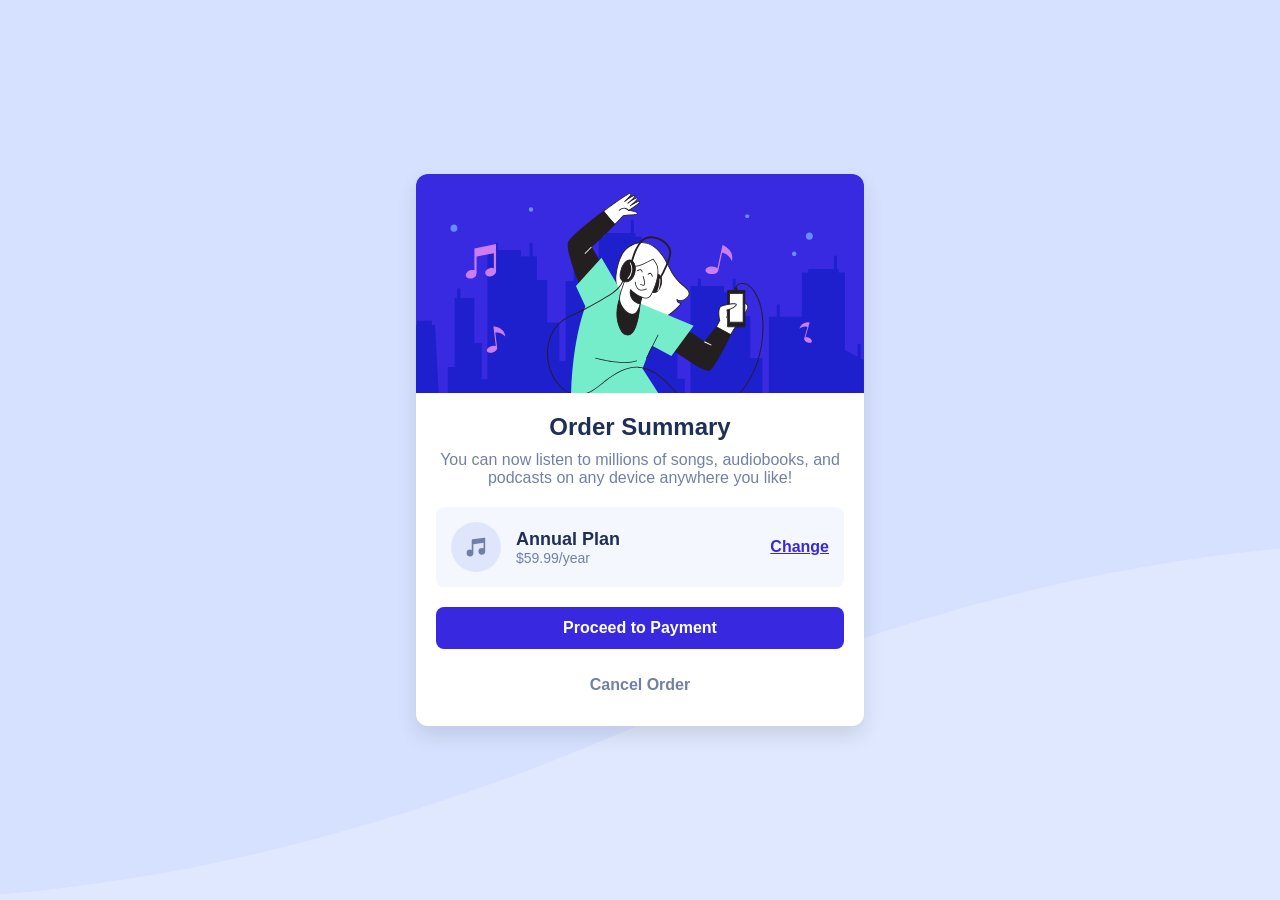
==== index.html @ 77cf1574 "Add front-end style guide and initial CSS styles - Created a comprehensive style guide outlining lay" ====
<!DOCTYPE html>
<html lang="en">
  <head>
    <meta charset="UTF-8" />
    <meta name="viewport" content="width=device-width, initial-scale=1.0" />
    <link rel="stylesheet" href="style.css" />
    <title>Order Summary</title>
  </head>
  <body>
    <main>
      <article class="card">
        <!-- ==================== Media ==================== -->
        <figure class="card__media">
          <img src="images/illustration-hero.svg" alt="illustration-hero" />
        </figure>

        <!-- ==================== Header ==================== -->
        <header class="card__header">
          <h1 class="card__title">Order Summary</h1>
          <p class="card__description">
            You can now listen to millions of songs, audiobooks, and podcasts on
            any device anywhere you like!
          </p>
        </header>

        <!-- ==================== Plan ==================== -->
        <section class="card__plan">
          <img
            src="images/icon-music.svg"
            alt="icon-music"
            class="card__plan-icon"
          />
          <div class="card__plan-details">
            <h2 class="card__plan-title">Annual Plan</h2>
            <p class="card__plan-price">$59.99/year</p>
          </div>
          <a href="#" class="card__plan-change">Change</a>
        </section>

        <!-- ==================== Actions ==================== -->
        <footer class="card__actions">
          <button class="card__btn card__btn--primary">
            Proceed to Payment
          </button>
          <button class="card__btn card__btn--secondary">Cancel Order</button>
        </footer>
      </article>
    </main>
  </body>
</html>
---- style.css ----
* {
  box-sizing: border-box;
  margin: 0;
  padding: 0;
}

/* ==================== Design Tokens ==================== */
:root {
  --pale-blue: hsl(225, 100%, 94%);
  --very-pale-blue: hsl(225, 100%, 98%);
  --dark-blue: hsl(223, 47%, 23%);
  --desat-blue: hsl(224, 23%, 55%);
  --bright-blue: hsl(245, 75%, 52%);
  --bright-blue-hover: hsl(245, 75%, 60%);
}

body {
  font-family: "Open Sans", sans-serif;
  background: var(--pale-blue) url(images/pattern-background-desktop.svg)
    no-repeat top center / cover fixed;
  min-height: 100vh;
  display: flex;
  justify-content: center;
  align-items: center;
}

.card {
  background: #fff;
  border-radius: 0.75rem;
  box-shadow: 0 0.625rem 1.25rem rgba(0, 0, 0, 0.1);
  overflow: hidden;
  max-width: 28rem;
  width: 100%;
}

.card__media img {
  width: 100%;
  display: block;
}

.card__header {
  text-align: center;
  padding: 1.25rem;
}

.card__title {
  font-size: 1.5rem;
  font-weight: 700;
  color: var(--dark-blue);
  margin-bottom: 0.625rem;
}

.card__description {
  font-size: 1rem;
  color: var(--desat-blue);
}

.card__plan {
  display: flex;
  align-items: center;
  justify-content: space-between;
  background: var(--very-pale-blue);
  padding: 0.9375rem;
  margin: 0 1.25rem;
  border-radius: 0.5rem;
  gap: 0.9375rem;
}

.card__plan-icon {
  width: 3.125rem;
  height: 3.125rem;
}

.card__plan-details {
  flex: 1;
}

.card__plan-title {
  font-size: 1.125rem;
  font-weight: 700;
  color: var(--dark-blue);
}

.card__plan-price {
  font-size: 0.875rem;
  color: var(--desat-blue);
}

.card__plan-change {
  color: var(--bright-blue);
  font-weight: 700;
  text-decoration: underline;
  transition: color 0.3s;
}

.card__plan-change:hover {
  color: var(--bright-blue-hover);
}

.card__actions {
  display: flex;
  flex-direction: column;
  padding: 1.25rem;
  gap: 0.9375rem;
}

.card__btn {
  border: none;
  padding: 0.75rem 1.5rem;
  font-size: 1rem;
  font-weight: 700;
  border-radius: 0.5rem;
  cursor: pointer;
  transition: background-color 0.3s, color 0.3s;
}

.card__btn--primary {
  background-color: var(--bright-blue);
  color: #fff;
}

.card__btn--primary:hover {
  background-color: var(--bright-blue-hover);
}

.card__btn--secondary {
  background: transparent;
  color: var(--desat-blue);
}

.card__btn--secondary:hover {
  color: var(--dark-blue);
}
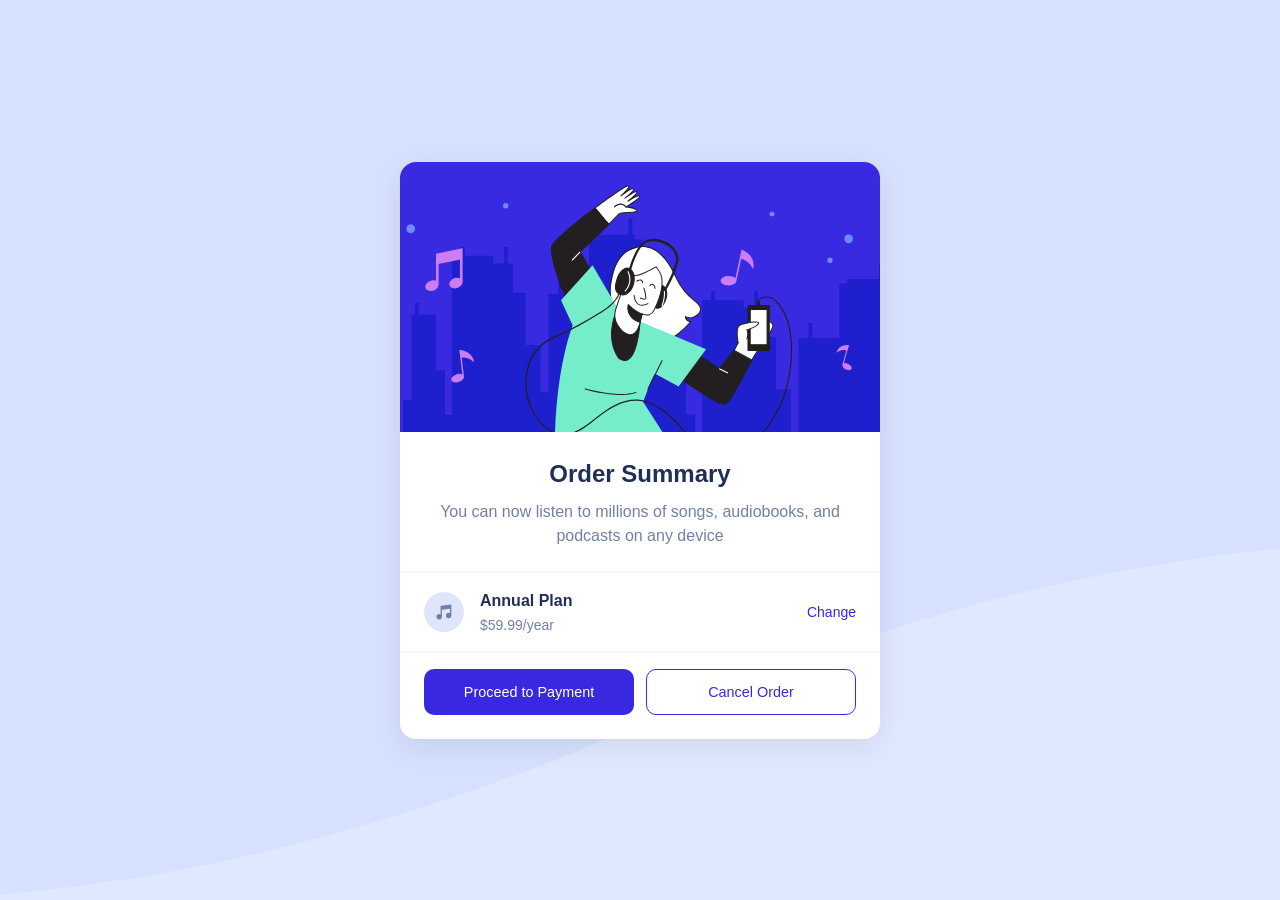
==== commit f6e97774: "Refactor HTML structure and update CSS for improved styling and responsiveness; add detailed CSS ste" ====
--- a/index.html
+++ b/index.html
@@ -4,26 +4,21 @@
     <meta charset="UTF-8" />
     <meta name="viewport" content="width=device-width, initial-scale=1.0" />
     <link rel="stylesheet" href="style.css" />
-    <title>Order Summary</title>
+    <title>Order Summary Card</title>
   </head>
   <body>
     <main>
       <article class="card">
-        <!-- ==================== Media ==================== -->
         <figure class="card__media">
           <img src="images/illustration-hero.svg" alt="illustration-hero" />
         </figure>
-
-        <!-- ==================== Header ==================== -->
         <header class="card__header">
           <h1 class="card__title">Order Summary</h1>
           <p class="card__description">
             You can now listen to millions of songs, audiobooks, and podcasts on
-            any device anywhere you like!
+            any device
           </p>
         </header>
-
-        <!-- ==================== Plan ==================== -->
         <section class="card__plan">
           <img
             src="images/icon-music.svg"
@@ -36,8 +31,6 @@
           </div>
           <a href="#" class="card__plan-change">Change</a>
         </section>
-
-        <!-- ==================== Actions ==================== -->
         <footer class="card__actions">
           <button class="card__btn card__btn--primary">
             Proceed to Payment
--- a/style.css
+++ b/style.css
@@ -1,3 +1,4 @@
+/* ==================== Reset ==================== */
 * {
   box-sizing: border-box;
   margin: 0;
@@ -14,120 +15,134 @@
   --bright-blue-hover: hsl(245, 75%, 60%);
 }
 
+/* ==================== Global (mobile-first) ==================== */
+html,
 body {
-  font-family: "Open Sans", sans-serif;
+  height: 100%;
+}
+body {
+  display: grid;
+  place-items: center;
+  min-height: 100vh;
+  font-family: "Red Hat Display", sans-serif;
+  line-height: 1.5;
   background: var(--pale-blue) url(images/pattern-background-desktop.svg)
-    no-repeat top center / cover fixed;
-  min-height: 100vh;
-  display: flex;
-  justify-content: center;
-  align-items: center;
+    no-repeat top center / cover;
+  color: var(--dark-blue);
+  padding: 24px;
 }
 
+/* ==================== Card ==================== */
 .card {
   background: #fff;
-  border-radius: 0.75rem;
-  box-shadow: 0 0.625rem 1.25rem rgba(0, 0, 0, 0.1);
+  border-radius: 14px;
+  box-shadow: 0 8px 30px rgba(0, 0, 0, 0.08);
   overflow: hidden;
-  max-width: 28rem;
   width: 100%;
+  max-width: 420px;
 }
 
+.card__media {
+  position: relative;
+  padding-top: 56.25%;
+}
 .card__media img {
+  position: absolute;
+  inset: 0;
   width: 100%;
-  display: block;
+  height: 100%;
+  object-fit: cover;
 }
 
 .card__header {
+  padding: 24px;
   text-align: center;
-  padding: 1.25rem;
 }
-
 .card__title {
-  font-size: 1.5rem;
-  font-weight: 700;
-  color: var(--dark-blue);
-  margin-bottom: 0.625rem;
+  font-size: clamp(1.25rem, 1vw + 1rem, 1.5rem);
+  margin-bottom: 8px;
 }
-
 .card__description {
-  font-size: 1rem;
+  font-size: clamp(0.9rem, 0.5vw + 0.8rem, 1rem);
   color: var(--desat-blue);
 }
 
 .card__plan {
-  display: flex;
+  display: grid;
+  grid-template-columns: auto 1fr auto;
   align-items: center;
-  justify-content: space-between;
-  background: var(--very-pale-blue);
-  padding: 0.9375rem;
-  margin: 0 1.25rem;
-  border-radius: 0.5rem;
-  gap: 0.9375rem;
+  gap: 16px;
+  padding: 16px 24px;
+  border-top: 1px solid var(--very-pale-blue);
 }
-
 .card__plan-icon {
-  width: 3.125rem;
-  height: 3.125rem;
+  width: 40px;
+  height: 40px;
 }
-
-.card__plan-details {
-  flex: 1;
+.card__plan-title {
+  font-size: 1rem;
+  margin-bottom: 2px;
 }
-
-.card__plan-title {
-  font-size: 1.125rem;
-  font-weight: 700;
-  color: var(--dark-blue);
-}
-
 .card__plan-price {
   font-size: 0.875rem;
   color: var(--desat-blue);
 }
-
 .card__plan-change {
+  font-size: 0.875rem;
   color: var(--bright-blue);
-  font-weight: 700;
-  text-decoration: underline;
-  transition: color 0.3s;
-}
-
-.card__plan-change:hover {
-  color: var(--bright-blue-hover);
+  text-decoration: none;
+  justify-self: end;
 }
 
 .card__actions {
-  display: flex;
-  flex-direction: column;
-  padding: 1.25rem;
-  gap: 0.9375rem;
+  display: grid;
+  gap: 12px;
+  padding: 16px 24px 24px;
+  border-top: 1px solid var(--very-pale-blue);
 }
-
 .card__btn {
+  padding: 14px 16px;
   border: none;
-  padding: 0.75rem 1.5rem;
-  font-size: 1rem;
-  font-weight: 700;
-  border-radius: 0.5rem;
+  border-radius: 10px;
   cursor: pointer;
-  transition: background-color 0.3s, color 0.3s;
+  font-size: 0.9rem;
 }
-
 .card__btn--primary {
-  background-color: var(--bright-blue);
+  background: var(--bright-blue);
+  color: #fff;
+}
+.card__btn--secondary {
+  background: transparent;
+  color: var(--bright-blue);
+  border: 1px solid var(--bright-blue);
+}
+.card__btn--primary:hover {
+  background: var(--bright-blue-hover);
+}
+.card__btn--secondary:hover {
+  background: var(--bright-blue-hover);
   color: #fff;
 }
 
-.card__btn--primary:hover {
-  background-color: var(--bright-blue-hover);
+/* ==================== Breakpoints ==================== */
+@media (min-width: 768px) {
+  .card {
+    max-width: 440px;
+    border-radius: 16px;
+  }
+  .card__plan {
+    display: flex;
+  }
+  .card__plan-change {
+    margin-left: auto;
+  }
+  .card__actions {
+    grid-template-columns: 1fr 1fr;
+  }
 }
 
-.card__btn--secondary {
-  background: transparent;
-  color: var(--desat-blue);
+@media (min-width: 1024px) {
+  .card {
+    max-width: 480px;
+  }
 }
-
-.card__btn--secondary:hover {
-  color: var(--dark-blue);
-}
